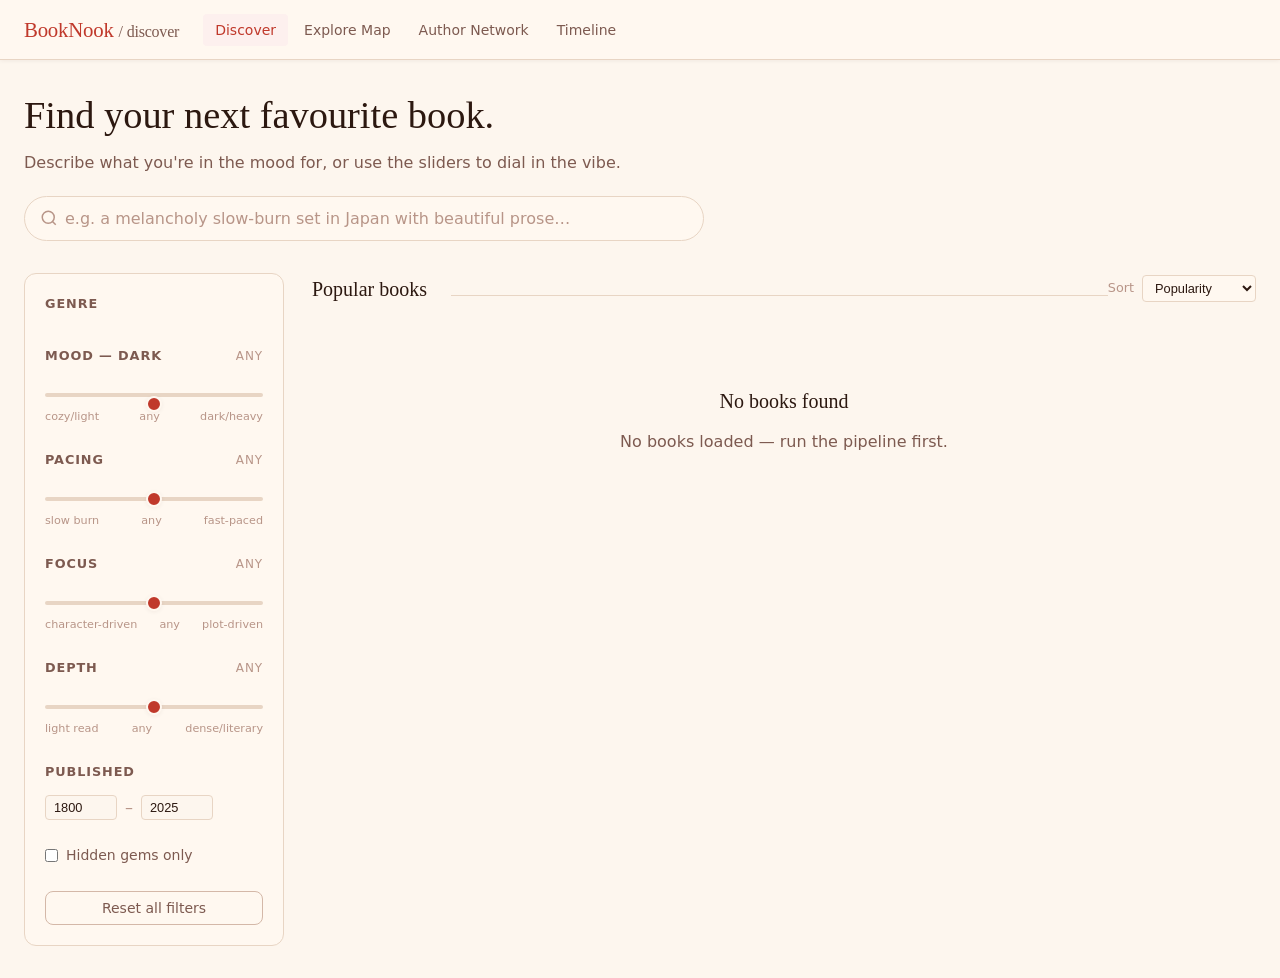
==== docs/index.html @ 3a372ad8 "feat: initial BookNook implementation Full-stack book recommendation + visualization site: - Warm & " ====
<!DOCTYPE html>
<html lang="en">
<head>
  <meta charset="UTF-8">
  <meta name="viewport" content="width=device-width, initial-scale=1.0">
  <title>BookNook — Find your next favourite book</title>
  <meta name="description" content="AI-powered book discovery. Search by mood, pacing, and vibe. Explore 10,000+ books with semantic recommendations.">
  <meta property="og:title" content="BookNook">
  <meta property="og:description" content="Discover books by mood, pacing, and vibe. Powered by AI.">
  <meta property="og:type" content="website">
  <link rel="stylesheet" href="css/tokens.css">
  <link rel="stylesheet" href="css/main.css">
  <link rel="stylesheet" href="css/book-card.css">
</head>
<body>
  <nav class="site-nav">
    <div class="site-nav__inner">
      <a href="#/" class="site-logo">BookNook <span>/ discover</span></a>
      <ul class="nav-links">
        <li><a href="#/" class="active">Discover</a></li>
        <li><a href="#/explore">Explore Map</a></li>
        <li><a href="#/authors">Author Network</a></li>
        <li><a href="#/timeline">Timeline</a></li>
      </ul>
    </div>
  </nav>

  <main class="page" id="app">

    <!-- Hero search -->
    <header class="page-header" style="max-width: 680px; margin-bottom: 32px;">
      <h1 class="page-title" style="font-size: 2.4rem; margin-bottom: 12px;">
        Find your next favourite book.
      </h1>
      <p class="page-subtitle" style="margin-bottom: 20px;">
        Describe what you're in the mood for, or use the sliders to dial in the vibe.
      </p>
      <div class="search-bar" id="nl-search-wrap">
        <svg class="search-bar__icon" viewBox="0 0 24 24" fill="none" stroke="currentColor" stroke-width="2">
          <circle cx="11" cy="11" r="8"/><line x1="21" y1="21" x2="16.65" y2="16.65"/>
        </svg>
        <input
          type="text"
          id="nl-input"
          placeholder="e.g. a melancholy slow-burn set in Japan with beautiful prose…"
          autocomplete="off"
          spellcheck="false"
        >
        <span class="search-bar__status" id="nl-status"></span>
      </div>
    </header>

    <!-- Main layout: filters + results -->
    <div style="display: grid; grid-template-columns: 260px 1fr; gap: 28px; align-items: start;">

      <!-- ── Filters sidebar ── -->
      <aside id="filters-sidebar">
        <div class="filters-panel">

          <div class="filter-group">
            <div class="filter-label">Genre <span id="genre-clear" style="cursor:pointer;display:none;">clear</span></div>
            <div class="tag-group" id="genre-tags">
              <!-- populated by JS -->
            </div>
          </div>

          <div class="filter-group">
            <div class="filter-label">Mood — Dark <span id="mood-dark-val">any</span></div>
            <div class="slider-wrap">
              <input type="range" id="slider-mood-dark" min="0" max="10" step="1" value="5" list="mood-markers">
              <datalist id="mood-markers">
                <option value="0"><option value="5"><option value="10">
              </datalist>
              <div class="slider-labels"><span>cozy/light</span><span>any</span><span>dark/heavy</span></div>
            </div>
          </div>

          <div class="filter-group">
            <div class="filter-label">Pacing <span id="pacing-val">any</span></div>
            <div class="slider-wrap">
              <input type="range" id="slider-pacing" min="0" max="10" step="1" value="5">
              <div class="slider-labels"><span>slow burn</span><span>any</span><span>fast-paced</span></div>
            </div>
          </div>

          <div class="filter-group">
            <div class="filter-label">Focus <span id="focus-val">any</span></div>
            <div class="slider-wrap">
              <input type="range" id="slider-focus" min="0" max="10" step="1" value="5">
              <div class="slider-labels"><span>character-driven</span><span>any</span><span>plot-driven</span></div>
            </div>
          </div>

          <div class="filter-group">
            <div class="filter-label">Depth <span id="depth-val">any</span></div>
            <div class="slider-wrap">
              <input type="range" id="slider-depth" min="0" max="10" step="1" value="5">
              <div class="slider-labels"><span>light read</span><span>any</span><span>dense/literary</span></div>
            </div>
          </div>

          <div class="filter-group">
            <div class="filter-label">Published</div>
            <div class="slider-wrap" style="display:flex; gap: 8px; align-items: center;">
              <input type="number" id="year-min" min="1800" max="2030" value="1800"
                style="width:72px; padding:4px 8px; border:1.5px solid var(--border); border-radius:var(--radius-sm); font-size:0.8rem; background:var(--bg-base); color:var(--text);">
              <span style="color:var(--text-faint);">–</span>
              <input type="number" id="year-max" min="1800" max="2030" value="2025"
                style="width:72px; padding:4px 8px; border:1.5px solid var(--border); border-radius:var(--radius-sm); font-size:0.8rem; background:var(--bg-base); color:var(--text);">
            </div>
          </div>

          <div class="filter-group">
            <label style="display:flex; align-items:center; gap:8px; cursor:pointer; font-size:0.875rem; color:var(--text-muted);">
              <input type="checkbox" id="hidden-gems-only" style="accent-color:var(--accent);">
              Hidden gems only
            </label>
          </div>

          <button class="btn btn-outline" id="reset-filters" style="width:100%; justify-content:center; margin-top:4px;">
            Reset all filters
          </button>

        </div>
      </aside>

      <!-- ── Results ── -->
      <section>
        <!-- Sort / view controls -->
        <div style="display:flex; align-items:center; justify-content:space-between; margin-bottom:16px;">
          <div class="section-title" id="results-heading" style="flex:1; margin-bottom:0;">
            Popular books
            <span class="section-count" id="result-count"></span>
          </div>
          <div style="display:flex; gap:8px; align-items:center;">
            <label style="font-size:0.8rem; color:var(--text-faint);">Sort</label>
            <select id="sort-select"
              style="padding:4px 8px; border:1.5px solid var(--border); border-radius:var(--radius-sm); background:var(--bg-card); font-size:0.8rem; color:var(--text); cursor:pointer;">
              <option value="popularity">Popularity</option>
              <option value="rating">Rating</option>
              <option value="year_desc">Newest first</option>
              <option value="year_asc">Oldest first</option>
              <option value="hidden_gems">Hidden gems</option>
            </select>
          </div>
        </div>

        <!-- Loading skeleton -->
        <div id="loading-state" class="books-grid" style="display:none;">
          <div class="skeleton" style="aspect-ratio: 2/3; border-radius: var(--radius-lg);"></div>
          <div class="skeleton" style="aspect-ratio: 2/3; border-radius: var(--radius-lg);"></div>
          <div class="skeleton" style="aspect-ratio: 2/3; border-radius: var(--radius-lg);"></div>
          <div class="skeleton" style="aspect-ratio: 2/3; border-radius: var(--radius-lg);"></div>
          <div class="skeleton" style="aspect-ratio: 2/3; border-radius: var(--radius-lg);"></div>
          <div class="skeleton" style="aspect-ratio: 2/3; border-radius: var(--radius-lg);"></div>
        </div>

        <!-- Empty state -->
        <div id="empty-state" class="empty-state" style="display:none;">
          <h3>No books found</h3>
          <p>Try adjusting your filters or search query.</p>
        </div>

        <!-- Book grid -->
        <div class="books-grid" id="book-grid"></div>

        <!-- Load more -->
        <div style="text-align:center; margin-top:32px;">
          <button class="btn btn-outline" id="load-more" style="display:none;">
            Load more books
          </button>
        </div>
      </section>

    </div>
  </main>

  <script type="module" src="js/book-card.js"></script>
  <script type="module">
    import { initHome } from './js/pages/home.js';
    initHome();
  </script>
</body>
</html>
---- docs/css/tokens.css ----
:root {
  /* Warm & literary palette */
  --bg-base:      #fdf6ee;
  --bg-card:      #fff8f0;
  --bg-muted:     #f5ece0;
  --bg-hover:     #f0e4d4;
  --accent:       #c0392b;
  --accent-mid:   #922b21;
  --accent-light: #f5d0cc;
  --accent-subtle:#fdf0ee;
  --text:         #2c1810;
  --text-muted:   #7d5a50;
  --text-faint:   #b89588;
  --border:       #e8d5c4;
  --border-mid:   #d4b8a8;
  --white:        #ffffff;

  /* Semantic genre colors (warm palette) */
  --genre-fantasy:     #8b5cf6;
  --genre-mystery:     #6366f1;
  --genre-romance:     #ec4899;
  --genre-scifi:       #06b6d4;
  --genre-literary:    #0d9488;
  --genre-thriller:    #dc2626;
  --genre-historical:  #d97706;
  --genre-nonfiction:  #16a34a;
  --genre-other:       #78716c;

  /* Typography */
  --font-body:   'Georgia', 'Palatino Linotype', 'Book Antiqua', Palatino, serif;
  --font-ui:     'Segoe UI', system-ui, -apple-system, sans-serif;
  --font-mono:   'Courier New', 'Lucida Console', monospace;

  /* Spacing scale */
  --space-1:  4px;
  --space-2:  8px;
  --space-3:  12px;
  --space-4:  16px;
  --space-5:  20px;
  --space-6:  24px;
  --space-8:  32px;
  --space-10: 40px;
  --space-12: 48px;
  --space-16: 64px;

  /* Layout */
  --max-width:    1280px;
  --nav-height:   60px;
  --radius-sm:    4px;
  --radius:       8px;
  --radius-lg:    12px;
  --radius-full:  9999px;

  /* Shadows */
  --shadow-sm:  0 1px 4px rgba(44, 24, 16, 0.06);
  --shadow:     0 2px 12px rgba(44, 24, 16, 0.08);
  --shadow-md:  0 4px 20px rgba(44, 24, 16, 0.12);
  --shadow-lg:  0 8px 40px rgba(44, 24, 16, 0.15);

  /* Transitions */
  --transition-fast: 0.12s ease;
  --transition:      0.2s ease;
  --transition-slow: 0.35s ease;
}
---- docs/css/main.css ----
*, *::before, *::after { box-sizing: border-box; margin: 0; padding: 0; }

html {
  font-size: 16px;
  scroll-behavior: smooth;
  -webkit-font-smoothing: antialiased;
}

body {
  font-family: var(--font-ui);
  background: var(--bg-base);
  color: var(--text);
  min-height: 100vh;
  line-height: 1.6;
}

/* ── Navigation ────────────────────────────── */
.site-nav {
  position: sticky;
  top: 0;
  z-index: 100;
  height: var(--nav-height);
  background: var(--bg-card);
  border-bottom: 1px solid var(--border);
  box-shadow: var(--shadow-sm);
  display: flex;
  align-items: center;
  padding: 0 var(--space-6);
}

.site-nav__inner {
  max-width: var(--max-width);
  margin: 0 auto;
  width: 100%;
  display: flex;
  align-items: center;
  gap: var(--space-6);
}

.site-logo {
  font-family: var(--font-body);
  font-size: 1.3rem;
  font-weight: normal;
  color: var(--accent);
  text-decoration: none;
  letter-spacing: -0.01em;
  flex-shrink: 0;
}

.site-logo span {
  color: var(--text-muted);
  font-size: 1rem;
}

.nav-links {
  display: flex;
  gap: var(--space-1);
  list-style: none;
  flex: 1;
}

.nav-links a {
  font-size: 0.875rem;
  font-family: var(--font-ui);
  color: var(--text-muted);
  text-decoration: none;
  padding: var(--space-2) var(--space-3);
  border-radius: var(--radius-sm);
  transition: color var(--transition-fast), background var(--transition-fast);
}

.nav-links a:hover,
.nav-links a.active {
  color: var(--accent);
  background: var(--accent-subtle);
}

.nav-search {
  display: flex;
  align-items: center;
  gap: var(--space-2);
  flex-shrink: 0;
}

/* ── Page layout ────────────────────────────── */
.page {
  max-width: var(--max-width);
  margin: 0 auto;
  padding: var(--space-8) var(--space-6);
}

.page-header {
  margin-bottom: var(--space-8);
}

.page-title {
  font-family: var(--font-body);
  font-size: 2rem;
  font-weight: normal;
  color: var(--text);
  line-height: 1.2;
}

.page-subtitle {
  margin-top: var(--space-2);
  color: var(--text-muted);
  font-size: 1rem;
}

/* ── Search bar ────────────────────────────── */
.search-bar {
  position: relative;
  width: 100%;
}

.search-bar input {
  width: 100%;
  padding: var(--space-3) var(--space-4);
  padding-left: var(--space-10);
  font-size: 1rem;
  font-family: var(--font-ui);
  background: var(--bg-card);
  border: 1.5px solid var(--border);
  border-radius: var(--radius-full);
  color: var(--text);
  outline: none;
  transition: border-color var(--transition), box-shadow var(--transition);
}

.search-bar input::placeholder { color: var(--text-faint); }

.search-bar input:focus {
  border-color: var(--accent);
  box-shadow: 0 0 0 3px var(--accent-light);
}

.search-bar__icon {
  position: absolute;
  left: var(--space-4);
  top: 50%;
  transform: translateY(-50%);
  color: var(--text-faint);
  pointer-events: none;
  width: 18px;
  height: 18px;
}

.search-bar__status {
  position: absolute;
  right: var(--space-4);
  top: 50%;
  transform: translateY(-50%);
  font-size: 0.75rem;
  color: var(--text-faint);
  white-space: nowrap;
}

/* ── Filters sidebar ────────────────────────── */
.filters-panel {
  background: var(--bg-card);
  border: 1px solid var(--border);
  border-radius: var(--radius-lg);
  padding: var(--space-5);
}

.filter-group {
  margin-bottom: var(--space-5);
}

.filter-group:last-child { margin-bottom: 0; }

.filter-label {
  display: flex;
  justify-content: space-between;
  align-items: baseline;
  font-size: 0.8rem;
  font-weight: 600;
  text-transform: uppercase;
  letter-spacing: 0.07em;
  color: var(--text-muted);
  margin-bottom: var(--space-3);
}

.filter-label span { font-weight: normal; font-size: 0.75rem; color: var(--text-faint); }

/* Range sliders */
.slider-wrap {
  position: relative;
  padding-bottom: var(--space-1);
}

input[type="range"] {
  -webkit-appearance: none;
  width: 100%;
  height: 4px;
  border-radius: 2px;
  background: var(--border);
  outline: none;
  cursor: pointer;
}

input[type="range"]::-webkit-slider-thumb {
  -webkit-appearance: none;
  width: 16px;
  height: 16px;
  border-radius: 50%;
  background: var(--accent);
  border: 2px solid var(--bg-card);
  box-shadow: var(--shadow-sm);
  transition: transform var(--transition-fast);
}

input[type="range"]::-webkit-slider-thumb:hover { transform: scale(1.2); }

.slider-labels {
  display: flex;
  justify-content: space-between;
  font-size: 0.7rem;
  color: var(--text-faint);
  margin-top: var(--space-1);
}

/* Genre tag pills */
.tag-group { display: flex; flex-wrap: wrap; gap: var(--space-2); }

.tag-pill {
  padding: var(--space-1) var(--space-3);
  border-radius: var(--radius-full);
  border: 1.5px solid var(--border);
  font-size: 0.75rem;
  font-family: var(--font-ui);
  color: var(--text-muted);
  background: transparent;
  cursor: pointer;
  transition: all var(--transition-fast);
  user-select: none;
}

.tag-pill:hover { border-color: var(--accent); color: var(--accent); }

.tag-pill.active {
  background: var(--accent);
  border-color: var(--accent);
  color: var(--white);
}

/* ── Book grid ──────────────────────────────── */
.books-grid {
  display: grid;
  grid-template-columns: repeat(auto-fill, minmax(180px, 1fr));
  gap: var(--space-5);
}

/* ── Buttons ──────────────────────────────── */
.btn {
  display: inline-flex;
  align-items: center;
  gap: var(--space-2);
  padding: var(--space-2) var(--space-4);
  border-radius: var(--radius);
  border: 1.5px solid transparent;
  font-family: var(--font-ui);
  font-size: 0.875rem;
  font-weight: 500;
  cursor: pointer;
  transition: all var(--transition-fast);
  text-decoration: none;
  white-space: nowrap;
}

.btn-primary {
  background: var(--accent);
  border-color: var(--accent);
  color: var(--white);
}

.btn-primary:hover { background: var(--accent-mid); border-color: var(--accent-mid); }

.btn-outline {
  background: transparent;
  border-color: var(--border-mid);
  color: var(--text-muted);
}

.btn-outline:hover { border-color: var(--accent); color: var(--accent); background: var(--accent-subtle); }

/* ── Section headings ─────────────────────── */
.section-title {
  font-family: var(--font-body);
  font-size: 1.25rem;
  font-weight: normal;
  color: var(--text);
  margin-bottom: var(--space-4);
  display: flex;
  align-items: baseline;
  gap: var(--space-3);
}

.section-title::after {
  content: '';
  flex: 1;
  height: 1px;
  background: var(--border);
}

.section-count {
  font-size: 0.8rem;
  font-family: var(--font-ui);
  color: var(--text-faint);
}

/* ── Loading / empty states ───────────────── */
.skeleton {
  background: linear-gradient(90deg, var(--bg-muted) 25%, var(--bg-hover) 50%, var(--bg-muted) 75%);
  background-size: 200% 100%;
  animation: skeleton-shimmer 1.5s ease infinite;
  border-radius: var(--radius);
}

@keyframes skeleton-shimmer {
  0%   { background-position: 200% 0; }
  100% { background-position: -200% 0; }
}

.empty-state {
  text-align: center;
  padding: var(--space-16) var(--space-8);
  color: var(--text-muted);
}

.empty-state h3 {
  font-family: var(--font-body);
  font-weight: normal;
  font-size: 1.25rem;
  margin-bottom: var(--space-3);
  color: var(--text);
}

/* ── Modal ──────────────────────────────── */
.modal-backdrop {
  position: fixed;
  inset: 0;
  background: rgba(44, 24, 16, 0.4);
  backdrop-filter: blur(4px);
  z-index: 200;
  display: flex;
  align-items: center;
  justify-content: center;
  padding: var(--space-4);
  animation: fade-in 0.15s ease;
}

.modal {
  background: var(--bg-card);
  border-radius: var(--radius-lg);
  box-shadow: var(--shadow-lg);
  max-width: 600px;
  width: 100%;
  max-height: 90vh;
  overflow-y: auto;
  animation: modal-in 0.2s ease;
}

@keyframes fade-in  { from { opacity: 0; } }
@keyframes modal-in { from { opacity: 0; transform: scale(0.97) translateY(8px); } }

.modal-header {
  display: flex;
  align-items: center;
  justify-content: space-between;
  padding: var(--space-5) var(--space-6);
  border-bottom: 1px solid var(--border);
  position: sticky;
  top: 0;
  background: var(--bg-card);
}

/* ── Fade-slide card entrance ─────────────── */
@keyframes card-in {
  from { opacity: 0; transform: translateY(12px); }
}

.card-enter { animation: card-in 0.3s ease both; }

/* ── Scrollbar ─────────────────────────────── */
::-webkit-scrollbar { width: 8px; }
::-webkit-scrollbar-track { background: var(--bg-muted); }
::-webkit-scrollbar-thumb { background: var(--border-mid); border-radius: 4px; }
::-webkit-scrollbar-thumb:hover { background: var(--text-faint); }

/* ── Responsive ────────────────────────────── */
@media (max-width: 768px) {
  .site-nav { padding: 0 var(--space-4); }
  .page { padding: var(--space-6) var(--space-4); }
  .nav-links { display: none; }
  .books-grid { grid-template-columns: repeat(auto-fill, minmax(140px, 1fr)); gap: var(--space-3); }
}
---- docs/css/book-card.css ----
book-card {
  display: block;
}

.book-card {
  background: var(--bg-card);
  border: 1px solid var(--border);
  border-radius: var(--radius-lg);
  overflow: hidden;
  cursor: pointer;
  transition: transform var(--transition), box-shadow var(--transition), border-color var(--transition);
  position: relative;
  display: flex;
  flex-direction: column;
}

.book-card:hover {
  transform: translateY(-3px);
  box-shadow: var(--shadow-md);
  border-color: var(--border-mid);
}

/* Cover image */
.book-card__cover {
  aspect-ratio: 2 / 3;
  overflow: hidden;
  background: var(--bg-muted);
  flex-shrink: 0;
  position: relative;
}

.book-card__cover img {
  width: 100%;
  height: 100%;
  object-fit: cover;
  display: block;
  transition: transform 0.4s ease;
}

.book-card:hover .book-card__cover img { transform: scale(1.04); }

/* Cover fallback (no image) */
.book-card__cover-fallback {
  width: 100%;
  height: 100%;
  display: flex;
  align-items: center;
  justify-content: center;
  padding: var(--space-4);
  font-family: var(--font-body);
  font-size: 0.9rem;
  color: var(--white);
  text-align: center;
  line-height: 1.3;
}

/* Genre color badge */
.book-card__genre-dot {
  position: absolute;
  top: var(--space-2);
  right: var(--space-2);
  width: 8px;
  height: 8px;
  border-radius: 50%;
  border: 1.5px solid rgba(255,255,255,0.6);
}

/* Meta section */
.book-card__meta {
  padding: var(--space-3) var(--space-3) var(--space-4);
  flex: 1;
  display: flex;
  flex-direction: column;
  gap: var(--space-1);
}

.book-card__title {
  font-family: var(--font-body);
  font-size: 0.875rem;
  font-weight: normal;
  color: var(--text);
  line-height: 1.3;
  display: -webkit-box;
  -webkit-line-clamp: 2;
  -webkit-box-orient: vertical;
  overflow: hidden;
}

.book-card__author {
  font-size: 0.75rem;
  color: var(--text-muted);
  white-space: nowrap;
  overflow: hidden;
  text-overflow: ellipsis;
}

.book-card__footer {
  display: flex;
  align-items: center;
  justify-content: space-between;
  margin-top: auto;
  padding-top: var(--space-2);
}

.book-card__rating {
  font-family: var(--font-mono);
  font-size: 0.75rem;
  color: var(--accent);
  font-weight: bold;
}

.book-card__tags {
  display: flex;
  gap: var(--space-1);
}

.book-card__tag {
  font-size: 0.65rem;
  padding: 1px 6px;
  border-radius: var(--radius-full);
  background: var(--bg-muted);
  color: var(--text-faint);
  font-family: var(--font-ui);
}

/* Explain line (recommendation reason) */
.book-card__explain {
  font-size: 0.7rem;
  color: var(--text-faint);
  font-style: italic;
  line-height: 1.3;
  padding: 0 var(--space-3) var(--space-2);
  border-top: 1px solid var(--border);
  margin-top: var(--space-2);
  padding-top: var(--space-2);
}

/* Mini mood bars (shown in list view) */
.book-card__mood-bars {
  display: flex;
  gap: 2px;
  margin-top: var(--space-2);
}

.book-card__mood-bar {
  flex: 1;
  height: 3px;
  border-radius: 2px;
  background: var(--bg-muted);
  overflow: hidden;
}

.book-card__mood-fill {
  height: 100%;
  border-radius: 2px;
  background: var(--accent-light);
  transition: width 0.4s ease;
}

/* Hidden gem badge */
.book-card__gem {
  position: absolute;
  top: var(--space-2);
  left: var(--space-2);
  background: rgba(192, 57, 43, 0.85);
  color: var(--white);
  font-size: 0.6rem;
  font-family: var(--font-ui);
  font-weight: 600;
  letter-spacing: 0.05em;
  text-transform: uppercase;
  padding: 2px 6px;
  border-radius: var(--radius-sm);
  backdrop-filter: blur(2px);
}

/* List view variant */
.book-card--list {
  flex-direction: row;
  height: 120px;
}

.book-card--list .book-card__cover {
  width: 80px;
  aspect-ratio: auto;
  height: 120px;
  flex-shrink: 0;
}

.book-card--list .book-card__meta {
  padding: var(--space-3) var(--space-4);
}

.book-card--list .book-card__title {
  -webkit-line-clamp: 1;
  font-size: 0.95rem;
}
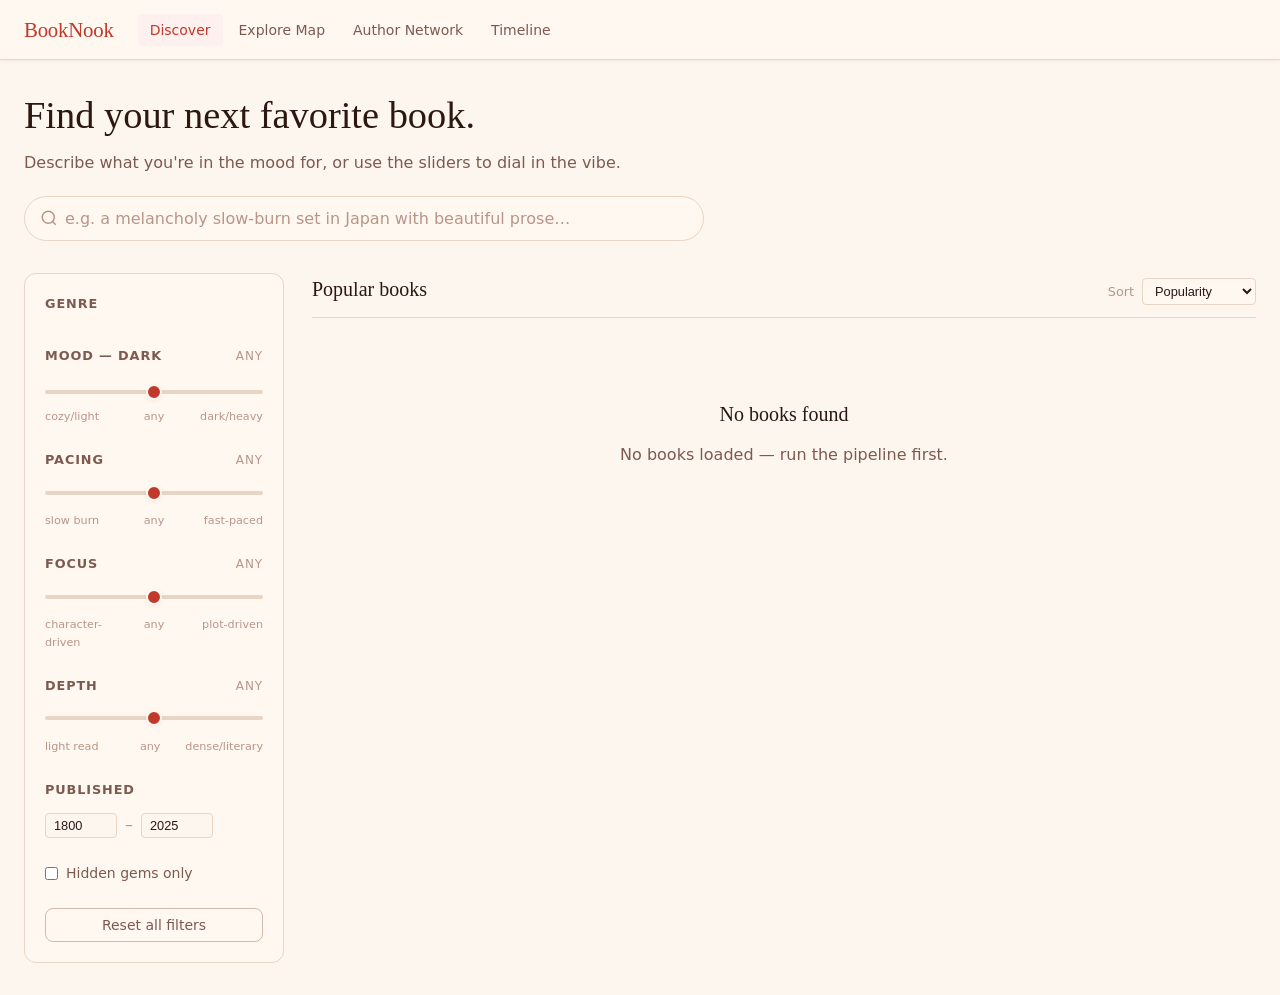
==== commit 770adac2: "fix: author names, UI bugs, and author graph crash - 01_fetch_ol.py: download OL authors dump and bu" ====
--- a/docs/index.html
+++ b/docs/index.html
@@ -3,7 +3,7 @@
 <head>
   <meta charset="UTF-8">
   <meta name="viewport" content="width=device-width, initial-scale=1.0">
-  <title>BookNook — Find your next favourite book</title>
+  <title>BookNook — Find your next favorite book</title>
   <meta name="description" content="AI-powered book discovery. Search by mood, pacing, and vibe. Explore 10,000+ books with semantic recommendations.">
   <meta property="og:title" content="BookNook">
   <meta property="og:description" content="Discover books by mood, pacing, and vibe. Powered by AI.">
@@ -15,12 +15,12 @@
 <body>
   <nav class="site-nav">
     <div class="site-nav__inner">
-      <a href="#/" class="site-logo">BookNook <span>/ discover</span></a>
+      <a href="index.html" class="site-logo">BookNook</a>
       <ul class="nav-links">
-        <li><a href="#/" class="active">Discover</a></li>
-        <li><a href="#/explore">Explore Map</a></li>
-        <li><a href="#/authors">Author Network</a></li>
-        <li><a href="#/timeline">Timeline</a></li>
+        <li><a href="index.html" class="active">Discover</a></li>
+        <li><a href="explore.html">Explore Map</a></li>
+        <li><a href="authors.html">Author Network</a></li>
+        <li><a href="timeline.html">Timeline</a></li>
       </ul>
     </div>
   </nav>
@@ -30,7 +30,7 @@
     <!-- Hero search -->
     <header class="page-header" style="max-width: 680px; margin-bottom: 32px;">
       <h1 class="page-title" style="font-size: 2.4rem; margin-bottom: 12px;">
-        Find your next favourite book.
+        Find your next favorite book.
       </h1>
       <p class="page-subtitle" style="margin-bottom: 20px;">
         Describe what you're in the mood for, or use the sliders to dial in the vibe.
@@ -127,8 +127,8 @@
       <!-- ── Results ── -->
       <section>
         <!-- Sort / view controls -->
-        <div style="display:flex; align-items:center; justify-content:space-between; margin-bottom:16px;">
-          <div class="section-title" id="results-heading" style="flex:1; margin-bottom:0;">
+        <div style="display:flex; align-items:baseline; justify-content:space-between; margin-bottom:16px; padding-bottom:12px; border-bottom:1px solid var(--border);">
+          <div style="font-family:var(--font-body); font-size:1.25rem; font-weight:normal; color:var(--text); display:flex; align-items:baseline; gap:8px;" id="results-heading">
             Popular books
             <span class="section-count" id="result-count"></span>
           </div>
--- a/docs/css/main.css
+++ b/docs/css/main.css
@@ -192,11 +192,16 @@
 input[type="range"] {
   -webkit-appearance: none;
   width: 100%;
+  height: 16px;
+  background: transparent;
+  outline: none;
+  cursor: pointer;
+}
+
+input[type="range"]::-webkit-slider-runnable-track {
   height: 4px;
   border-radius: 2px;
   background: var(--border);
-  outline: none;
-  cursor: pointer;
 }
 
 input[type="range"]::-webkit-slider-thumb {
@@ -207,18 +212,38 @@
   background: var(--accent);
   border: 2px solid var(--bg-card);
   box-shadow: var(--shadow-sm);
+  margin-top: -6px;
   transition: transform var(--transition-fast);
+  cursor: pointer;
 }
 
 input[type="range"]::-webkit-slider-thumb:hover { transform: scale(1.2); }
 
+input[type="range"]::-moz-range-track {
+  height: 4px;
+  border-radius: 2px;
+  background: var(--border);
+}
+
+input[type="range"]::-moz-range-thumb {
+  width: 16px;
+  height: 16px;
+  border-radius: 50%;
+  background: var(--accent);
+  border: 2px solid var(--bg-card);
+  cursor: pointer;
+}
+
 .slider-labels {
-  display: flex;
-  justify-content: space-between;
+  display: grid;
+  grid-template-columns: 1fr 1fr 1fr;
   font-size: 0.7rem;
   color: var(--text-faint);
   margin-top: var(--space-1);
 }
+
+.slider-labels span:nth-child(2) { text-align: center; }
+.slider-labels span:nth-child(3) { text-align: right; }
 
 /* Genre tag pills */
 .tag-group { display: flex; flex-wrap: wrap; gap: var(--space-2); }
